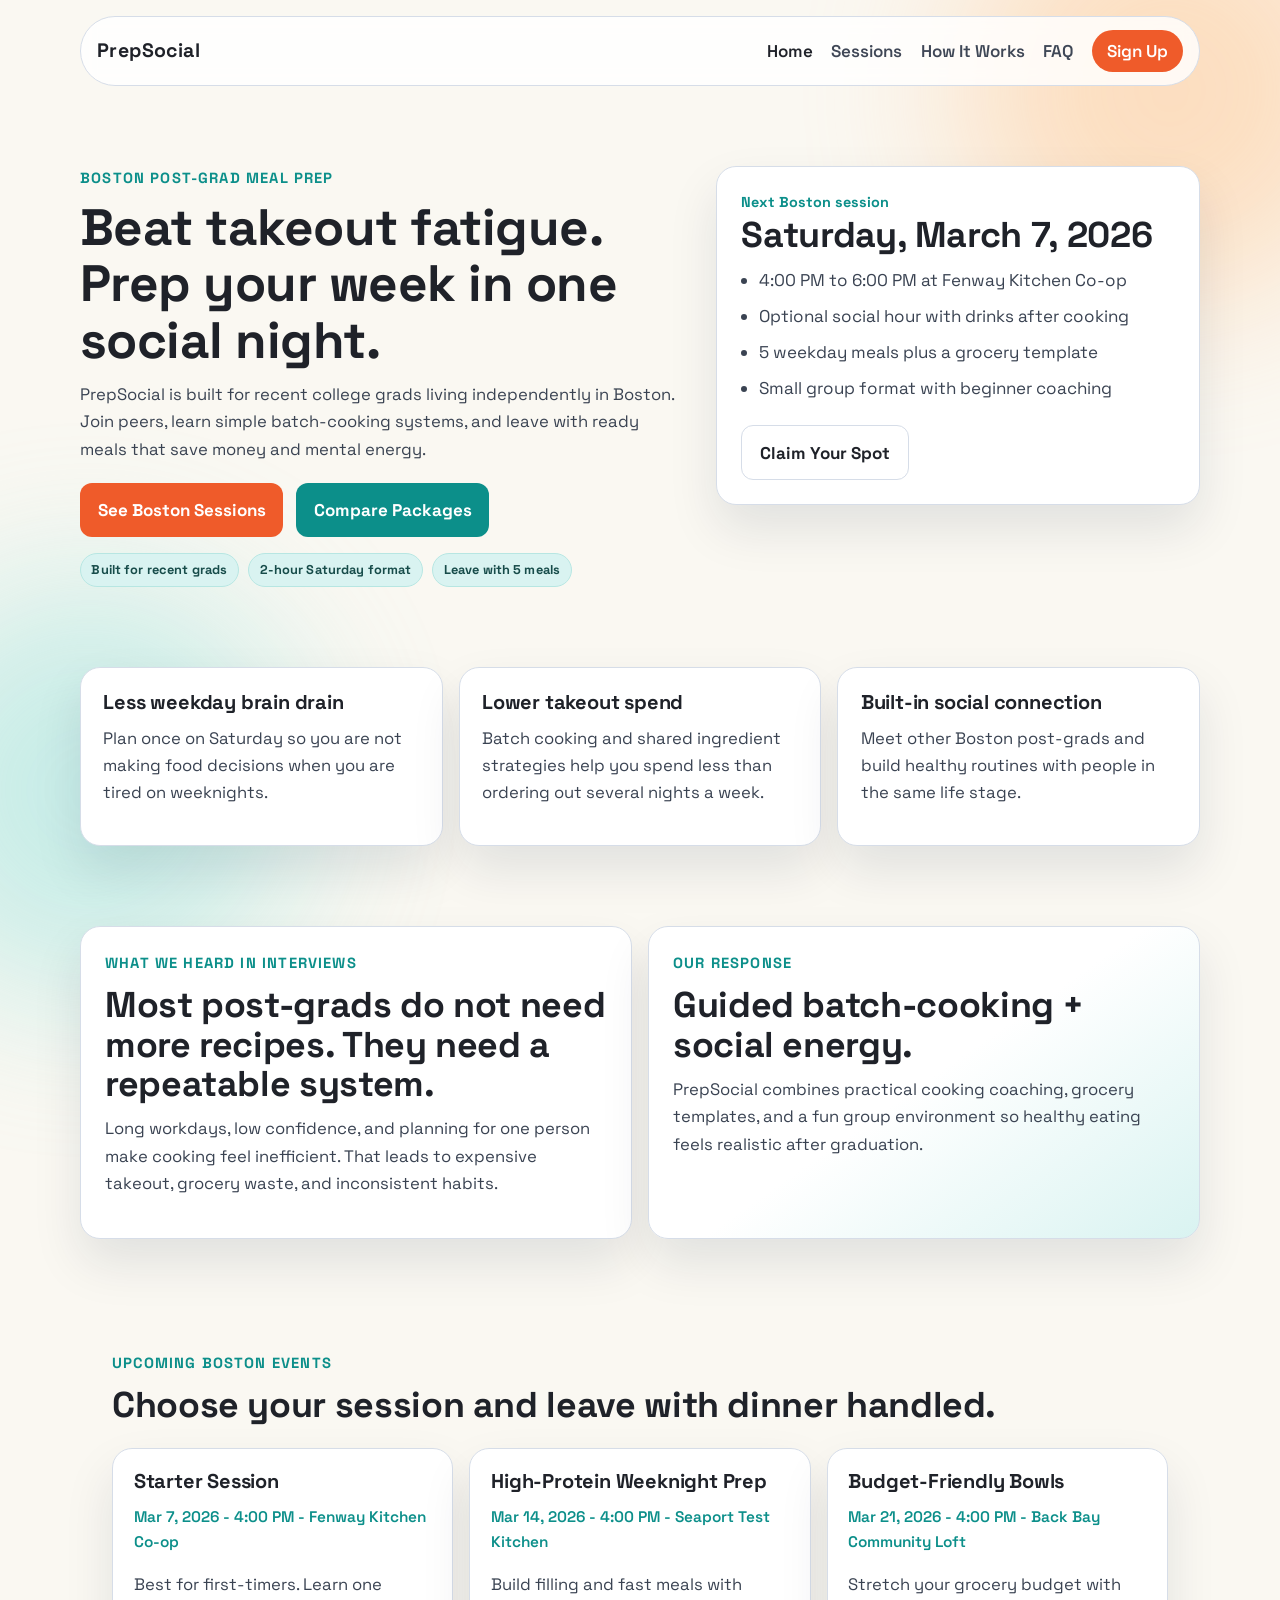
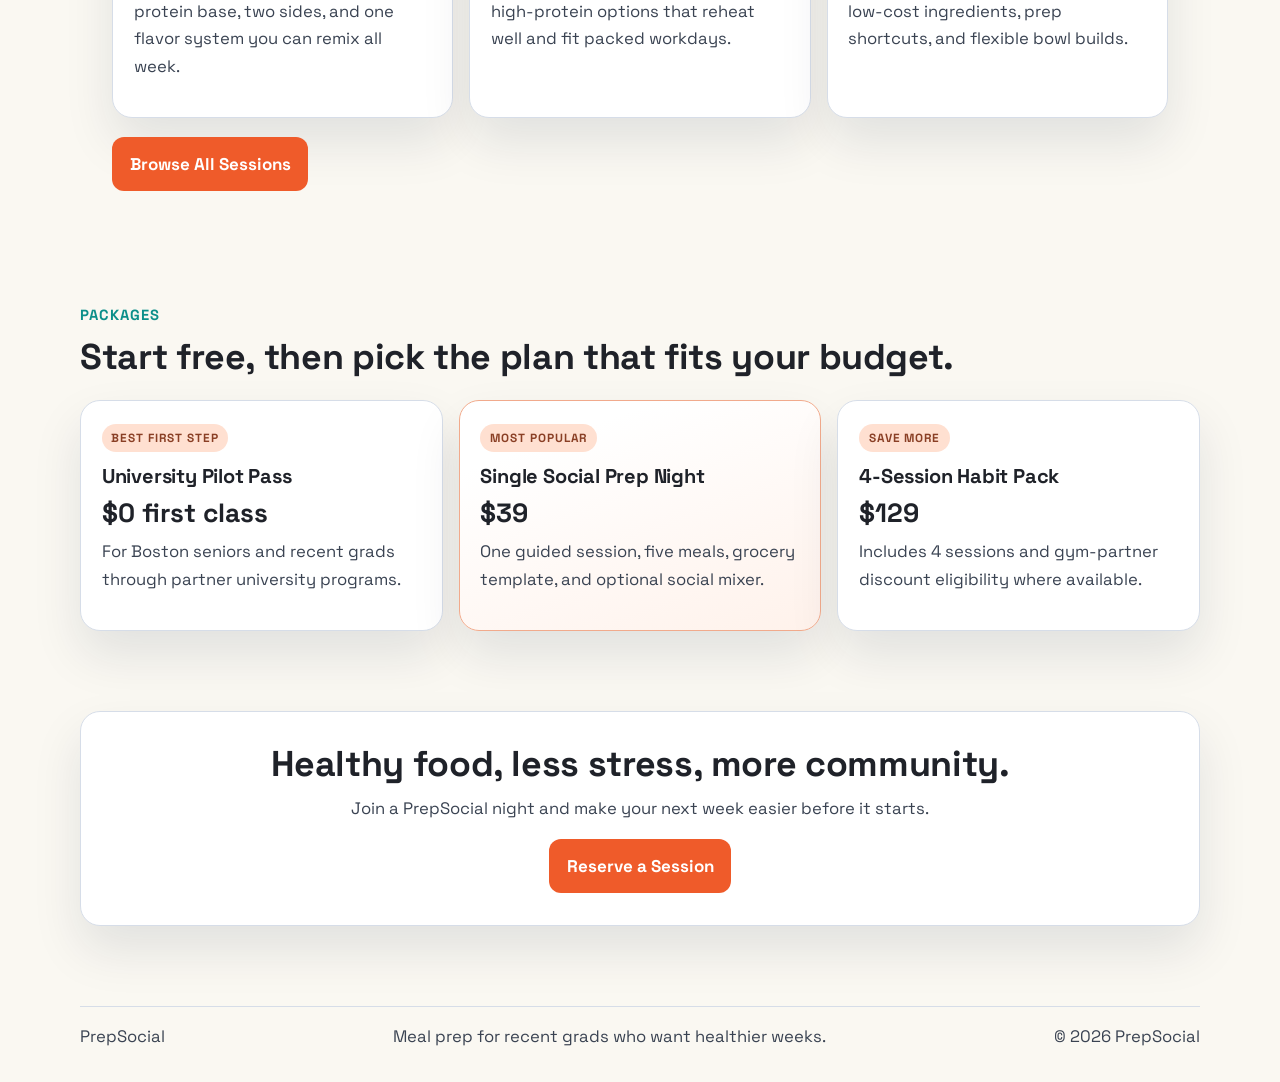
==== index.html @ a67a2d8d "init" ====
<!doctype html>
<html lang="en">
<head>
  <meta charset="utf-8">
  <meta name="viewport" content="width=device-width, initial-scale=1">
  <title>PrepSocial Boston | Social Meal Prep for Recent Grads</title>
  <meta name="description" content="PrepSocial Boston helps recent grads batch-cook in social weekly sessions so they can eat healthier, spend less, and reduce weeknight stress.">
  <link rel="preconnect" href="https://fonts.googleapis.com">
  <link rel="preconnect" href="https://fonts.gstatic.com" crossorigin>
  <link href="https://fonts.googleapis.com/css2?family=Space+Grotesk:wght@400;500;700&family=Syne:wght@500;700;800&display=swap" rel="stylesheet">
  <link rel="stylesheet" href="styles.css">
  <script defer src="script.js"></script>
</head>
<body data-page="home">
  <div class="bg-shape bg-shape-one" aria-hidden="true"></div>
  <div class="bg-shape bg-shape-two" aria-hidden="true"></div>

  <header class="site-header">
    <a class="logo" href="index.html">PrepSocial</a>
    <button class="menu-toggle" type="button" aria-label="Toggle navigation" aria-expanded="false" aria-controls="site-nav">
      Menu
    </button>
    <nav id="site-nav" class="site-nav" aria-label="Main navigation">
      <a data-page="home" href="index.html">Home</a>
      <a data-page="sessions" href="sessions.html">Sessions</a>
      <a data-page="about" href="about.html">How It Works</a>
      <a data-page="faq" href="faq.html">FAQ</a>
      <a class="nav-cta" href="sessions.html#join">Sign Up</a>
    </nav>
  </header>

  <main>
    <section class="section hero">
      <div class="hero-copy reveal">
        <p class="eyebrow">Boston post-grad meal prep</p>
        <h1>Beat takeout fatigue. Prep your week in one social night.</h1>
        <p>
          PrepSocial is built for recent college grads living independently in Boston. Join peers, learn simple batch-cooking systems, and leave with ready meals that save money and mental energy.
        </p>
        <div class="button-row">
          <a class="button" href="sessions.html">See Boston Sessions</a>
          <a class="button button-secondary" href="#packages">Compare Packages</a>
        </div>
        <div class="badge-row">
          <span class="badge">Built for recent grads</span>
          <span class="badge">2-hour Saturday format</span>
          <span class="badge">Leave with 5 meals</span>
        </div>
      </div>

      <aside class="hero-panel reveal">
        <p class="panel-kicker">Next Boston session</p>
        <h2>Saturday, March 7, 2026</h2>
        <ul class="bullet-list">
          <li>4:00 PM to 6:00 PM at Fenway Kitchen Co-op</li>
          <li>Optional social hour with drinks after cooking</li>
          <li>5 weekday meals plus a grocery template</li>
          <li>Small group format with beginner coaching</li>
        </ul>
        <a class="button button-ghost" href="sessions.html#march-7">Claim Your Spot</a>
      </aside>
    </section>

    <section class="section value-grid">
      <article class="value-card reveal">
        <h3>Less weekday brain drain</h3>
        <p>Plan once on Saturday so you are not making food decisions when you are tired on weeknights.</p>
      </article>
      <article class="value-card reveal">
        <h3>Lower takeout spend</h3>
        <p>Batch cooking and shared ingredient strategies help you spend less than ordering out several nights a week.</p>
      </article>
      <article class="value-card reveal">
        <h3>Built-in social connection</h3>
        <p>Meet other Boston post-grads and build healthy routines with people in the same life stage.</p>
      </article>
    </section>

    <section class="section split">
      <div class="split-card reveal">
        <p class="eyebrow">What we heard in interviews</p>
        <h2>Most post-grads do not need more recipes. They need a repeatable system.</h2>
        <p>
          Long workdays, low confidence, and planning for one person make cooking feel inefficient. That leads to expensive takeout, grocery waste, and inconsistent habits.
        </p>
      </div>
      <div class="split-card split-accent reveal">
        <p class="eyebrow">Our response</p>
        <h2>Guided batch-cooking + social energy.</h2>
        <p>
          PrepSocial combines practical cooking coaching, grocery templates, and a fun group environment so healthy eating feels realistic after graduation.
        </p>
      </div>
    </section>

    <section class="section session-preview reveal">
      <div class="section-heading">
        <p class="eyebrow">Upcoming Boston events</p>
        <h2>Choose your session and leave with dinner handled.</h2>
      </div>
      <div class="session-cards">
        <article class="session-card">
          <h3>Starter Session</h3>
          <p class="session-meta">Mar 7, 2026 - 4:00 PM - Fenway Kitchen Co-op</p>
          <p>Best for first-timers. Learn one protein base, two sides, and one flavor system you can remix all week.</p>
        </article>
        <article class="session-card">
          <h3>High-Protein Weeknight Prep</h3>
          <p class="session-meta">Mar 14, 2026 - 4:00 PM - Seaport Test Kitchen</p>
          <p>Build filling and fast meals with high-protein options that reheat well and fit packed workdays.</p>
        </article>
        <article class="session-card">
          <h3>Budget-Friendly Bowls</h3>
          <p class="session-meta">Mar 21, 2026 - 4:00 PM - Back Bay Community Loft</p>
          <p>Stretch your grocery budget with low-cost ingredients, prep shortcuts, and flexible bowl builds.</p>
        </article>
      </div>
      <a class="button" href="sessions.html">Browse All Sessions</a>
    </section>

    <section class="section packages reveal" id="packages">
      <div class="section-heading">
        <p class="eyebrow">Packages</p>
        <h2>Start free, then pick the plan that fits your budget.</h2>
      </div>
      <div class="package-grid">
        <article class="package-card">
          <p class="package-tag">Best first step</p>
          <h3>University Pilot Pass</h3>
          <p class="price">$0 first class</p>
          <p>For Boston seniors and recent grads through partner university programs.</p>
        </article>
        <article class="package-card package-card-featured">
          <p class="package-tag">Most popular</p>
          <h3>Single Social Prep Night</h3>
          <p class="price">$39</p>
          <p>One guided session, five meals, grocery template, and optional social mixer.</p>
        </article>
        <article class="package-card">
          <p class="package-tag">Save more</p>
          <h3>4-Session Habit Pack</h3>
          <p class="price">$129</p>
          <p>Includes 4 sessions and gym-partner discount eligibility where available.</p>
        </article>
      </div>
    </section>

    <section class="section cta reveal">
      <h2>Healthy food, less stress, more community.</h2>
      <p>Join a PrepSocial night and make your next week easier before it starts.</p>
      <a class="button" href="sessions.html#join">Reserve a Session</a>
    </section>
  </main>

  <footer class="site-footer">
    <p>PrepSocial</p>
    <p>Meal prep for recent grads who want healthier weeks.</p>
    <p>&copy; <span id="year"></span> PrepSocial</p>
  </footer>
</body>
</html>
---- styles.css ----
:root {
  --bg: #faf8f2;
  --bg-card: #ffffff;
  --text: #1f2229;
  --muted: #5e6775;
  --primary: #ef5b2a;
  --primary-dark: #c44720;
  --accent: #0c8f8a;
  --accent-soft: #d9f3f1;
  --border: #d6dde8;
  --radius: 20px;
  --shadow: 0 24px 50px rgba(13, 30, 55, 0.1);
}

*,
*::before,
*::after {
  box-sizing: border-box;
}

html,
body {
  margin: 0;
  padding: 0;
}

body {
  font-family: "Space Grotesk", sans-serif;
  color: var(--text);
  background: var(--bg);
  line-height: 1.65;
  font-size: 17px;
  min-height: 100vh;
  position: relative;
  overflow-x: hidden;
}

.bg-shape {
  position: fixed;
  width: 420px;
  height: 420px;
  border-radius: 50%;
  filter: blur(80px);
  z-index: -1;
  opacity: 0.45;
  animation: drift 14s ease-in-out infinite;
}

.bg-shape-one {
  background: #ffbf84;
  top: -120px;
  right: -100px;
}

.bg-shape-two {
  background: #8de0dc;
  left: -120px;
  bottom: -100px;
  animation-delay: 1.8s;
}

a {
  color: inherit;
}

.site-header {
  width: min(1120px, calc(100% - 2.5rem));
  margin: 1rem auto 0;
  padding: 0.8rem 1rem;
  border: 1px solid var(--border);
  border-radius: 999px;
  background: rgba(255, 255, 255, 0.82);
  backdrop-filter: blur(8px);
  display: flex;
  align-items: center;
  justify-content: space-between;
  position: sticky;
  top: 0.75rem;
  z-index: 10;
}

.logo {
  text-decoration: none;
  font-family: "Space Grotesk", sans-serif;
  font-size: 1.22rem;
  font-weight: 700;
  letter-spacing: 0.02em;
}

.menu-toggle {
  display: none;
  border: 1px solid var(--border);
  background: #fff;
  color: var(--text);
  border-radius: 999px;
  padding: 0.45rem 0.9rem;
  font-family: inherit;
  font-weight: 600;
  cursor: pointer;
}

.site-nav {
  display: flex;
  align-items: center;
  gap: 1.15rem;
}

.site-nav a {
  text-decoration: none;
  font-weight: 600;
  color: #3f4756;
}

.site-nav a.is-active {
  color: var(--text);
}

.nav-cta {
  background: var(--primary);
  color: #fff !important;
  padding: 0.45rem 0.95rem;
  border-radius: 999px;
}

.section {
  width: min(1120px, calc(100% - 2.5rem));
  margin: 5rem auto;
}

.hero {
  display: grid;
  grid-template-columns: 1.25fr 1fr;
  gap: 2rem;
  align-items: start;
}

.eyebrow {
  margin: 0 0 0.6rem;
  font-size: 0.92rem;
  text-transform: uppercase;
  letter-spacing: 0.08em;
  color: var(--accent);
  font-weight: 700;
}

h1,
h2,
h3 {
  font-family: "Space Grotesk", sans-serif;
  line-height: 1.1;
  margin: 0 0 0.75rem;
  letter-spacing: -0.01em;
}

h1 {
  font-size: clamp(2rem, 4vw, 3.8rem);
}

h2 {
  font-size: clamp(1.4rem, 2.8vw, 2.4rem);
}

h3 {
  font-size: 1.25rem;
}

p {
  margin: 0 0 1rem;
  color: #3a4352;
  font-size: 1.04rem;
}

.hero-copy p {
  max-width: 56ch;
}

.hero-panel,
.value-card,
.split-card,
.session-card,
.package-card,
.session-detail,
.join-panel,
.faq-list details,
.cta,
.page-hero {
  background: var(--bg-card);
  border: 1px solid var(--border);
  border-radius: var(--radius);
  box-shadow: var(--shadow);
}

.hero-panel {
  padding: 1.5rem;
}

.panel-kicker {
  margin: 0;
  color: var(--accent);
  font-weight: 700;
  font-size: 0.9rem;
}

.bullet-list {
  margin: 0 0 1.4rem;
  padding-left: 1.1rem;
  color: #3a4352;
}

.bullet-list li + li {
  margin-top: 0.5rem;
}

.button-row {
  display: flex;
  flex-wrap: wrap;
  gap: 0.8rem;
  margin-top: 1.25rem;
}

.badge-row {
  margin-top: 1rem;
  display: flex;
  flex-wrap: wrap;
  gap: 0.6rem;
}

.badge {
  font-size: 0.8rem;
  font-weight: 700;
  letter-spacing: 0.01em;
  color: #174c4a;
  background: var(--accent-soft);
  border: 1px solid #b7e6e2;
  border-radius: 999px;
  padding: 0.35rem 0.65rem;
}

.button {
  display: inline-block;
  text-decoration: none;
  font-weight: 700;
  background: var(--primary);
  color: #fff;
  border-radius: 12px;
  padding: 0.8rem 1.1rem;
  transition: transform 150ms ease, background 150ms ease;
}

.button:hover,
.button:focus-visible {
  background: var(--primary-dark);
  transform: translateY(-1px);
}

.button-secondary {
  background: var(--accent);
}

.button-secondary:hover,
.button-secondary:focus-visible {
  background: #0b7773;
}

.button-ghost {
  background: #fff;
  color: var(--text);
  border: 1px solid var(--border);
}

.button-ghost:hover,
.button-ghost:focus-visible {
  background: #f5f7fa;
}

.value-grid {
  display: grid;
  grid-template-columns: repeat(3, minmax(0, 1fr));
  gap: 1rem;
}

.value-card {
  padding: 1.4rem;
}

.split {
  display: grid;
  grid-template-columns: repeat(2, minmax(0, 1fr));
  gap: 1rem;
}

.split-card {
  padding: 1.5rem;
}

.split-accent {
  background: linear-gradient(145deg, #fff 50%, var(--accent-soft));
}

.section-heading {
  margin-bottom: 1.5rem;
}

.session-preview {
  padding: 2rem;
}

.session-cards {
  display: grid;
  grid-template-columns: repeat(3, minmax(0, 1fr));
  gap: 1rem;
  margin-bottom: 1.2rem;
}

.session-card {
  padding: 1.3rem;
}

.package-grid {
  display: grid;
  grid-template-columns: repeat(3, minmax(0, 1fr));
  gap: 1rem;
}

.package-card {
  padding: 1.3rem;
}

.package-card-featured {
  border-color: #f1aa8c;
  background: linear-gradient(160deg, #fff 20%, #fff2eb 100%);
}

.package-tag {
  display: inline-block;
  margin-bottom: 0.8rem;
  font-size: 0.74rem;
  letter-spacing: 0.08em;
  text-transform: uppercase;
  font-weight: 700;
  color: #8a3f25;
  background: #ffe0d1;
  border-radius: 999px;
  padding: 0.28rem 0.6rem;
}

.price {
  margin-top: 0.15rem;
  margin-bottom: 0.65rem;
  font-size: 1.65rem;
  line-height: 1.1;
  color: var(--text);
  font-family: "Space Grotesk", sans-serif;
  font-weight: 700;
}

.session-meta {
  color: var(--accent);
  font-size: 0.96rem;
  font-weight: 600;
}

.cta {
  padding: 2rem;
  text-align: center;
}

.page-hero {
  padding: 2rem;
}

.session-list {
  display: grid;
  gap: 1rem;
}

.session-detail {
  padding: 1.5rem;
  display: flex;
  justify-content: space-between;
  gap: 1rem;
  align-items: flex-end;
}

.session-date {
  color: var(--accent);
  font-weight: 700;
}

.join-panel {
  padding: 2rem;
  text-align: center;
}

.timeline {
  display: grid;
  gap: 1rem;
}

.timeline-step {
  display: grid;
  grid-template-columns: auto 1fr;
  gap: 1rem;
  align-items: start;
  padding: 1.35rem;
  border: 1px solid var(--border);
  border-radius: var(--radius);
  background: var(--bg-card);
  box-shadow: var(--shadow);
}

.step-number {
  width: 2rem;
  height: 2rem;
  border-radius: 50%;
  display: inline-flex;
  align-items: center;
  justify-content: center;
  font-weight: 700;
  background: var(--accent-soft);
  color: #0a6663;
}

.faq-list {
  display: grid;
  gap: 0.8rem;
}

.faq-list details {
  padding: 1rem 1.15rem;
}

.faq-list summary {
  cursor: pointer;
  font-family: "Space Grotesk", sans-serif;
  font-size: 1.12rem;
  font-weight: 700;
}

.faq-list p {
  margin: 0.75rem 0 0.1rem;
}

.site-footer {
  width: min(1120px, calc(100% - 2.5rem));
  margin: 2.5rem auto 2rem;
  padding-top: 1rem;
  border-top: 1px solid var(--border);
  color: var(--muted);
  display: flex;
  justify-content: space-between;
  flex-wrap: wrap;
  gap: 0.8rem;
}

.site-footer p {
  margin: 0;
}

.js .reveal {
  opacity: 0;
  transform: translateY(18px);
}

.js .reveal.is-visible {
  opacity: 1;
  transform: translateY(0);
  transition: opacity 500ms ease, transform 500ms ease;
}

@media (max-width: 960px) {
  .hero,
  .value-grid,
  .split,
  .session-cards,
  .package-grid {
    grid-template-columns: 1fr;
  }

  .session-detail {
    flex-direction: column;
    align-items: flex-start;
  }
}

@media (max-width: 760px) {
  .site-header {
    width: calc(100% - 1.5rem);
    margin-top: 0.65rem;
    border-radius: 20px;
    padding: 0.75rem;
    align-items: flex-start;
  }

  .menu-toggle {
    display: inline-flex;
  }

  .site-nav {
    width: 100%;
    display: none;
    flex-direction: column;
    align-items: flex-start;
    gap: 0.75rem;
    padding-top: 0.9rem;
  }

  .site-nav.is-open {
    display: flex;
  }

  .section {
    width: calc(100% - 1.5rem);
    margin: 3.2rem auto;
  }

  .hero-panel,
  .value-card,
  .split-card,
  .session-card,
  .package-card,
  .session-detail,
  .join-panel,
  .faq-list details,
  .cta,
  .page-hero,
  .session-preview {
    padding: 1.2rem;
  }

  .site-footer {
    width: calc(100% - 1.5rem);
    margin-top: 1rem;
  }
}

@keyframes drift {
  0%,
  100% {
    transform: translate3d(0, 0, 0);
  }
  50% {
    transform: translate3d(0, -18px, 0);
  }
}
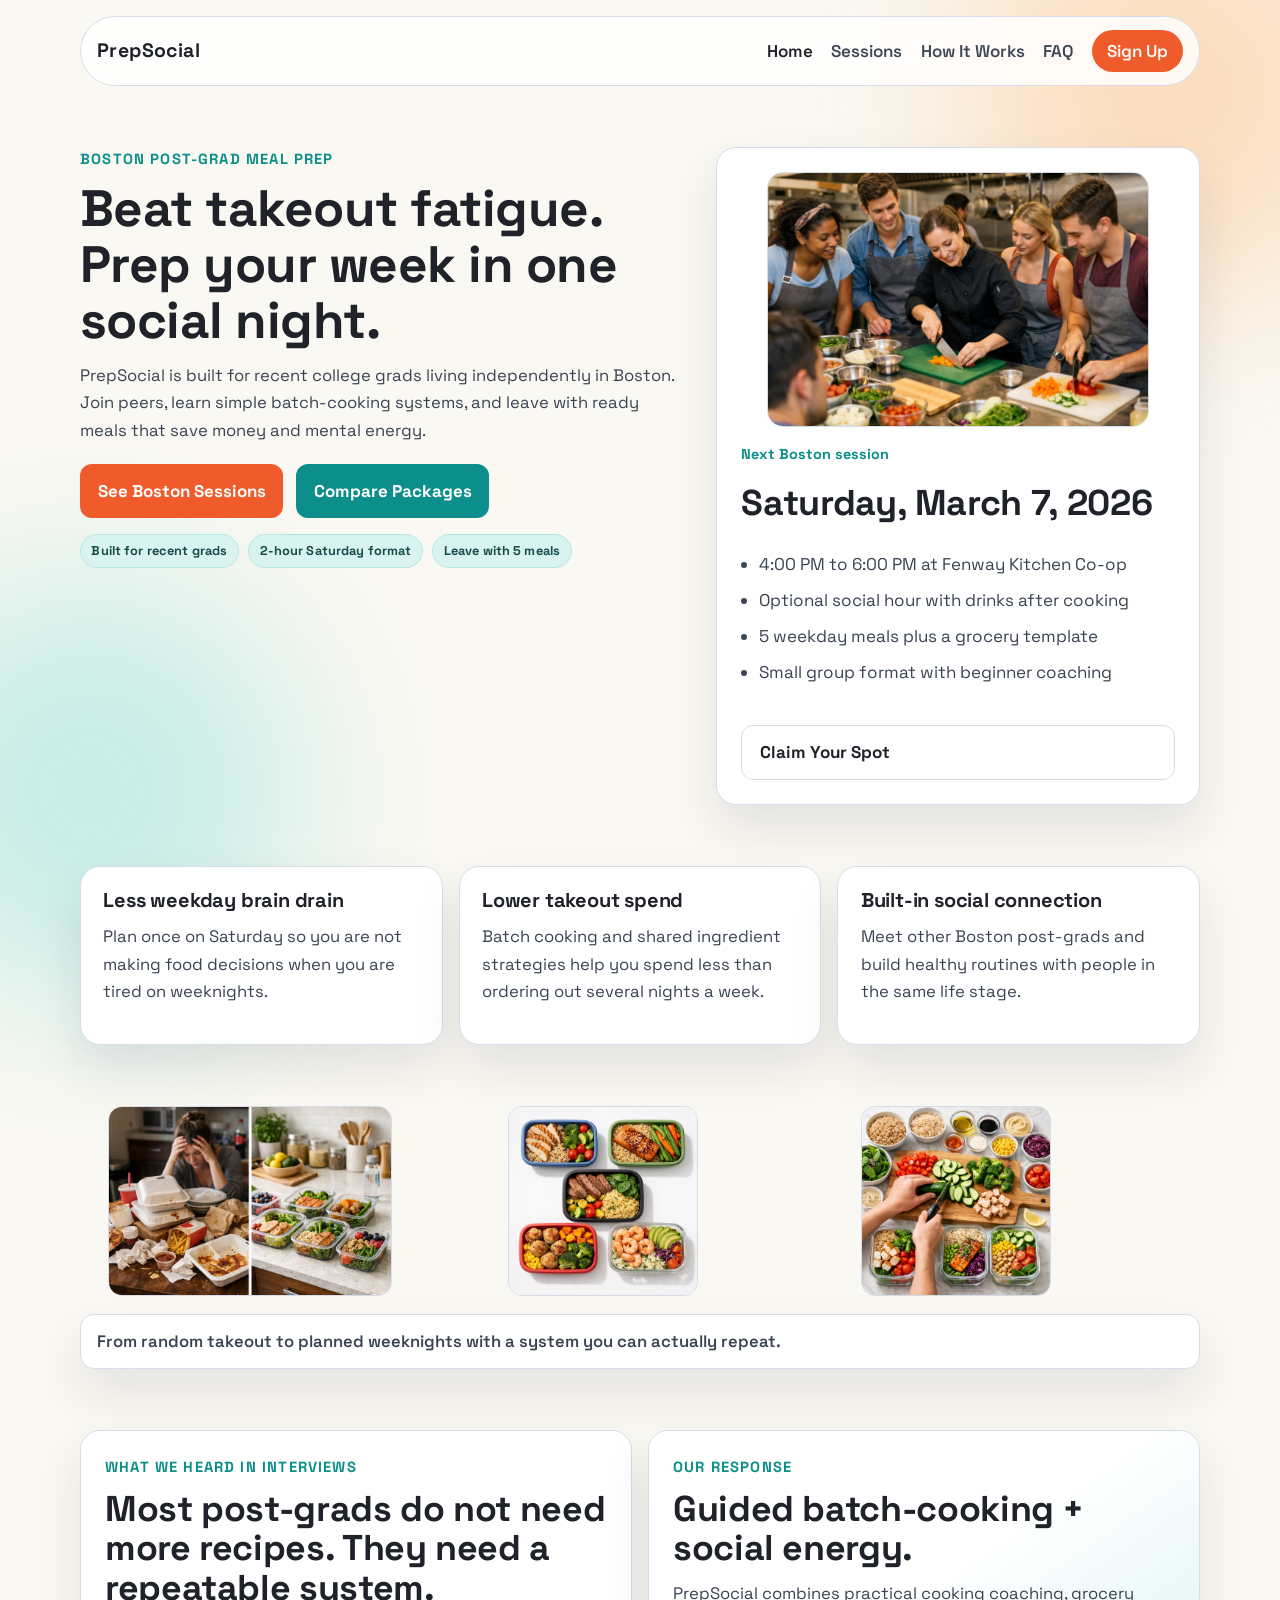
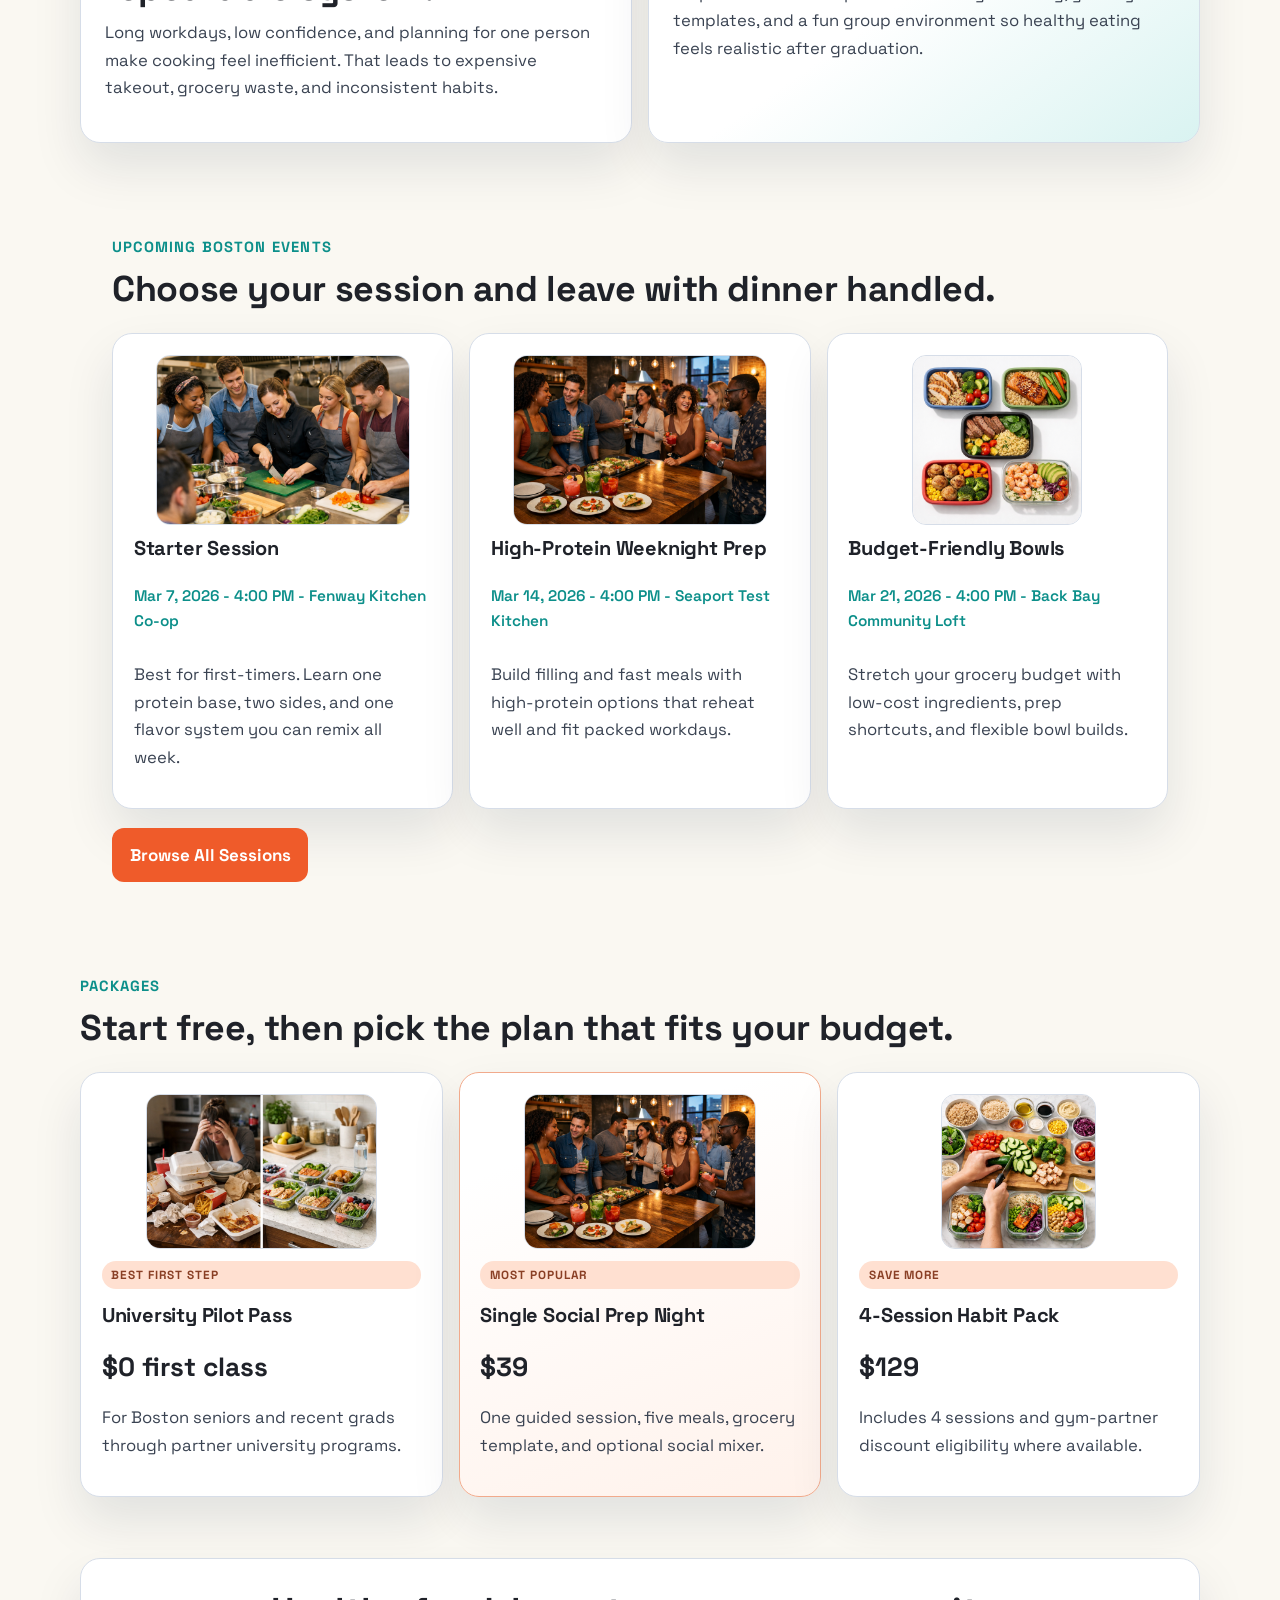
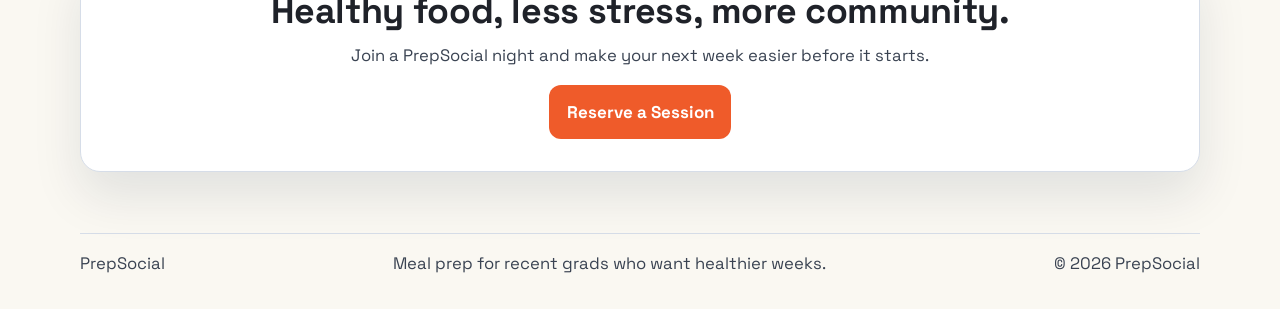
==== commit 92e585b3: "added images" ====
--- a/index.html
+++ b/index.html
@@ -49,6 +49,9 @@
       </div>
 
       <aside class="hero-panel reveal">
+        <figure class="hero-image">
+          <img src="images/4.png" alt="Recent college graduates meal prepping together in a bright kitchen" width="1536" height="1024" loading="eager" decoding="async">
+        </figure>
         <p class="panel-kicker">Next Boston session</p>
         <h2>Saturday, March 7, 2026</h2>
         <ul class="bullet-list">
@@ -76,6 +79,21 @@
       </article>
     </section>
 
+    <section class="section visual-story reveal">
+      <div class="image-carousel" aria-label="PrepSocial highlights">
+        <figure class="carousel-item">
+          <img src="images/8.png" alt="Concept image showing stressful takeout habits compared with organized meal prep" width="1536" height="1024" loading="lazy" decoding="async">
+        </figure>
+        <figure class="carousel-item">
+          <img src="images/3.png" alt="Top-down view of colorful meal prep containers ready for the week" width="1024" height="1024" loading="lazy" decoding="async">
+        </figure>
+        <figure class="carousel-item">
+          <img src="images/7.png" alt="Close-up of meal prep ingredients being chopped and assembled" width="1024" height="1024" loading="lazy" decoding="async">
+        </figure>
+      </div>
+      <p class="visual-note">From random takeout to planned weeknights with a system you can actually repeat.</p>
+    </section>
+
     <section class="section split">
       <div class="split-card reveal">
         <p class="eyebrow">What we heard in interviews</p>
@@ -100,16 +118,19 @@
       </div>
       <div class="session-cards">
         <article class="session-card">
+          <img class="session-card-image" src="images/4.png" alt="Hands-on social meal prep class in session" width="1536" height="1024" loading="lazy" decoding="async">
           <h3>Starter Session</h3>
           <p class="session-meta">Mar 7, 2026 - 4:00 PM - Fenway Kitchen Co-op</p>
           <p>Best for first-timers. Learn one protein base, two sides, and one flavor system you can remix all week.</p>
         </article>
         <article class="session-card">
+          <img class="session-card-image" src="images/6.png" alt="Young professionals connecting after a social meal prep class" width="1536" height="1024" loading="lazy" decoding="async">
           <h3>High-Protein Weeknight Prep</h3>
           <p class="session-meta">Mar 14, 2026 - 4:00 PM - Seaport Test Kitchen</p>
           <p>Build filling and fast meals with high-protein options that reheat well and fit packed workdays.</p>
         </article>
         <article class="session-card">
+          <img class="session-card-image" src="images/3.png" alt="Prepared meal containers arranged neatly on a table" width="1024" height="1024" loading="lazy" decoding="async">
           <h3>Budget-Friendly Bowls</h3>
           <p class="session-meta">Mar 21, 2026 - 4:00 PM - Back Bay Community Loft</p>
           <p>Stretch your grocery budget with low-cost ingredients, prep shortcuts, and flexible bowl builds.</p>
@@ -125,18 +146,21 @@
       </div>
       <div class="package-grid">
         <article class="package-card">
+          <img class="package-image" src="images/8.png" alt="Side-by-side comparison of takeout habits and organized meal prep" width="1536" height="1024" loading="lazy" decoding="async">
           <p class="package-tag">Best first step</p>
           <h3>University Pilot Pass</h3>
           <p class="price">$0 first class</p>
           <p>For Boston seniors and recent grads through partner university programs.</p>
         </article>
         <article class="package-card package-card-featured">
+          <img class="package-image" src="images/6.png" alt="Social meal prep event with drinks and conversation" width="1536" height="1024" loading="lazy" decoding="async">
           <p class="package-tag">Most popular</p>
           <h3>Single Social Prep Night</h3>
           <p class="price">$39</p>
           <p>One guided session, five meals, grocery template, and optional social mixer.</p>
         </article>
         <article class="package-card">
+          <img class="package-image" src="images/7.png" alt="Batch cooking ingredients being prepared during a class" width="1024" height="1024" loading="lazy" decoding="async">
           <p class="package-tag">Save more</p>
           <h3>4-Session Habit Pack</h3>
           <p class="price">$129</p>
--- a/styles.css
+++ b/styles.css
@@ -63,6 +63,11 @@
   color: inherit;
 }
 
+img {
+  max-width: 100%;
+  display: block;
+}
+
 .site-header {
   width: min(1120px, calc(100% - 2.5rem));
   margin: 1rem auto 0;
@@ -124,7 +129,7 @@
 
 .section {
   width: min(1120px, calc(100% - 2.5rem));
-  margin: 5rem auto;
+  margin: 3.8rem auto;
 }
 
 .hero {
@@ -192,6 +197,25 @@
 
 .hero-panel {
   padding: 1.5rem;
+  display: grid;
+  gap: 1rem;
+  align-content: start;
+}
+
+.hero-image {
+  margin: 0;
+  display: flex;
+  justify-content: center;
+  align-items: center;
+}
+
+.hero-image img {
+  width: auto;
+  max-width: 100%;
+  height: auto;
+  max-height: 255px;
+  border: 1px solid var(--border);
+  border-radius: 16px;
 }
 
 .panel-kicker {
@@ -283,6 +307,47 @@
   padding: 1.4rem;
 }
 
+.visual-story {
+  display: grid;
+  gap: 0.8rem;
+}
+
+.image-carousel {
+  display: flex;
+  gap: 0.8rem;
+  overflow-x: auto;
+  scroll-snap-type: x mandatory;
+  padding-bottom: 0.35rem;
+}
+
+.carousel-item {
+  margin: 0;
+  flex: 0 0 clamp(220px, 30vw, 340px);
+  display: flex;
+  justify-content: center;
+  align-items: flex-start;
+  scroll-snap-align: start;
+}
+
+.carousel-item img {
+  width: auto;
+  max-width: 100%;
+  height: auto;
+  max-height: 190px;
+  border: 1px solid var(--border);
+  border-radius: 14px;
+}
+
+.visual-note {
+  margin: 0;
+  padding: 0.8rem 1rem;
+  border: 1px solid var(--border);
+  border-radius: 14px;
+  background: var(--bg-card);
+  box-shadow: var(--shadow);
+  font-weight: 600;
+}
+
 .split {
   display: grid;
   grid-template-columns: repeat(2, minmax(0, 1fr));
@@ -314,6 +379,19 @@
 
 .session-card {
   padding: 1.3rem;
+  display: flex;
+  flex-direction: column;
+  gap: 0.75rem;
+}
+
+.session-card-image {
+  width: auto;
+  max-width: 100%;
+  height: auto;
+  max-height: 170px;
+  margin-inline: auto;
+  border-radius: 14px;
+  border: 1px solid var(--border);
 }
 
 .package-grid {
@@ -324,6 +402,8 @@
 
 .package-card {
   padding: 1.3rem;
+  display: grid;
+  gap: 0.75rem;
 }
 
 .package-card-featured {
@@ -333,7 +413,7 @@
 
 .package-tag {
   display: inline-block;
-  margin-bottom: 0.8rem;
+  margin-bottom: 0.2rem;
   font-size: 0.74rem;
   letter-spacing: 0.08em;
   text-transform: uppercase;
@@ -342,6 +422,16 @@
   background: #ffe0d1;
   border-radius: 999px;
   padding: 0.28rem 0.6rem;
+}
+
+.package-image {
+  width: auto;
+  max-width: 100%;
+  height: auto;
+  max-height: 155px;
+  margin-inline: auto;
+  border-radius: 14px;
+  border: 1px solid var(--border);
 }
 
 .price {
@@ -367,6 +457,30 @@
 
 .page-hero {
   padding: 2rem;
+  overflow: hidden;
+}
+
+.page-hero-layout {
+  display: grid;
+  grid-template-columns: 1.1fr 0.9fr;
+  gap: 1.2rem;
+  align-items: center;
+}
+
+.page-hero-media {
+  margin: 0;
+  display: flex;
+  justify-content: center;
+  align-items: center;
+}
+
+.page-hero-media img {
+  width: auto;
+  max-width: 100%;
+  height: auto;
+  max-height: 250px;
+  border: 1px solid var(--border);
+  border-radius: 16px;
 }
 
 .session-list {
@@ -376,10 +490,30 @@
 
 .session-detail {
   padding: 1.5rem;
-  display: flex;
-  justify-content: space-between;
-  gap: 1rem;
-  align-items: flex-end;
+  display: grid;
+  grid-template-columns: 160px minmax(0, 1fr) auto;
+  gap: 1.2rem;
+  align-items: center;
+}
+
+.session-detail-media {
+  margin: 0;
+  display: flex;
+  justify-content: center;
+  align-items: center;
+}
+
+.session-detail-media img {
+  width: auto;
+  max-width: 100%;
+  height: auto;
+  max-height: 125px;
+  border: 1px solid var(--border);
+  border-radius: 14px;
+}
+
+.session-detail-copy {
+  min-width: 0;
 }
 
 .session-date {
@@ -395,6 +529,32 @@
 .timeline {
   display: grid;
   gap: 1rem;
+}
+
+.about-gallery {
+  display: flex;
+  gap: 0.8rem;
+  overflow-x: auto;
+  scroll-snap-type: x mandatory;
+  padding-bottom: 0.35rem;
+}
+
+.about-gallery figure {
+  margin: 0;
+  flex: 0 0 clamp(200px, 24vw, 280px);
+  display: flex;
+  justify-content: center;
+  align-items: flex-start;
+  scroll-snap-align: start;
+}
+
+.about-gallery img {
+  width: auto;
+  max-width: 100%;
+  height: auto;
+  max-height: 180px;
+  border: 1px solid var(--border);
+  border-radius: 14px;
 }
 
 .timeline-step {
@@ -441,6 +601,36 @@
   margin: 0.75rem 0 0.1rem;
 }
 
+.faq-layout {
+  display: grid;
+  grid-template-columns: 1.15fr 0.85fr;
+  gap: 1rem;
+  align-items: start;
+}
+
+.faq-photo {
+  margin: 0;
+  border: 1px solid var(--border);
+  border-radius: var(--radius);
+  box-shadow: var(--shadow);
+  background: #fff;
+  overflow: hidden;
+}
+
+.faq-photo img {
+  width: auto;
+  max-width: 100%;
+  height: auto;
+  max-height: 230px;
+  margin-inline: auto;
+  display: block;
+}
+
+.faq-photo p {
+  margin: 0;
+  padding: 1rem 1.1rem 1.1rem;
+}
+
 .site-footer {
   width: min(1120px, calc(100% - 2.5rem));
   margin: 2.5rem auto 2rem;
@@ -472,14 +662,29 @@
   .hero,
   .value-grid,
   .split,
+  .visual-story,
+  .faq-layout,
+  .page-hero-layout {
+    grid-template-columns: 1fr;
+  }
+
   .session-cards,
   .package-grid {
-    grid-template-columns: 1fr;
+    grid-template-columns: repeat(2, minmax(0, 1fr));
   }
 
   .session-detail {
-    flex-direction: column;
-    align-items: flex-start;
+    grid-template-columns: 160px minmax(0, 1fr);
+    align-items: center;
+  }
+
+  .session-detail-media img {
+    max-height: 110px;
+  }
+
+  .session-detail .button {
+    width: fit-content;
+    grid-column: 1 / -1;
   }
 }
 
@@ -511,7 +716,7 @@
 
   .section {
     width: calc(100% - 1.5rem);
-    margin: 3.2rem auto;
+    margin: 2.4rem auto;
   }
 
   .hero-panel,
@@ -532,6 +737,40 @@
     width: calc(100% - 1.5rem);
     margin-top: 1rem;
   }
+
+  .page-hero-media,
+  .session-detail-media {
+    display: none;
+  }
+
+  .session-detail {
+    grid-template-columns: 1fr;
+  }
+
+  .session-cards,
+  .package-grid {
+    display: flex;
+    gap: 0.85rem;
+    overflow-x: auto;
+    padding-bottom: 0.35rem;
+    scroll-snap-type: x mandatory;
+    margin-bottom: 1rem;
+  }
+
+  .session-card,
+  .package-card {
+    flex: 0 0 84%;
+    scroll-snap-align: start;
+  }
+
+  .session-card-image,
+  .package-image {
+    max-height: 110px;
+  }
+
+  .faq-photo img {
+    height: 180px;
+  }
 }
 
 @keyframes drift {
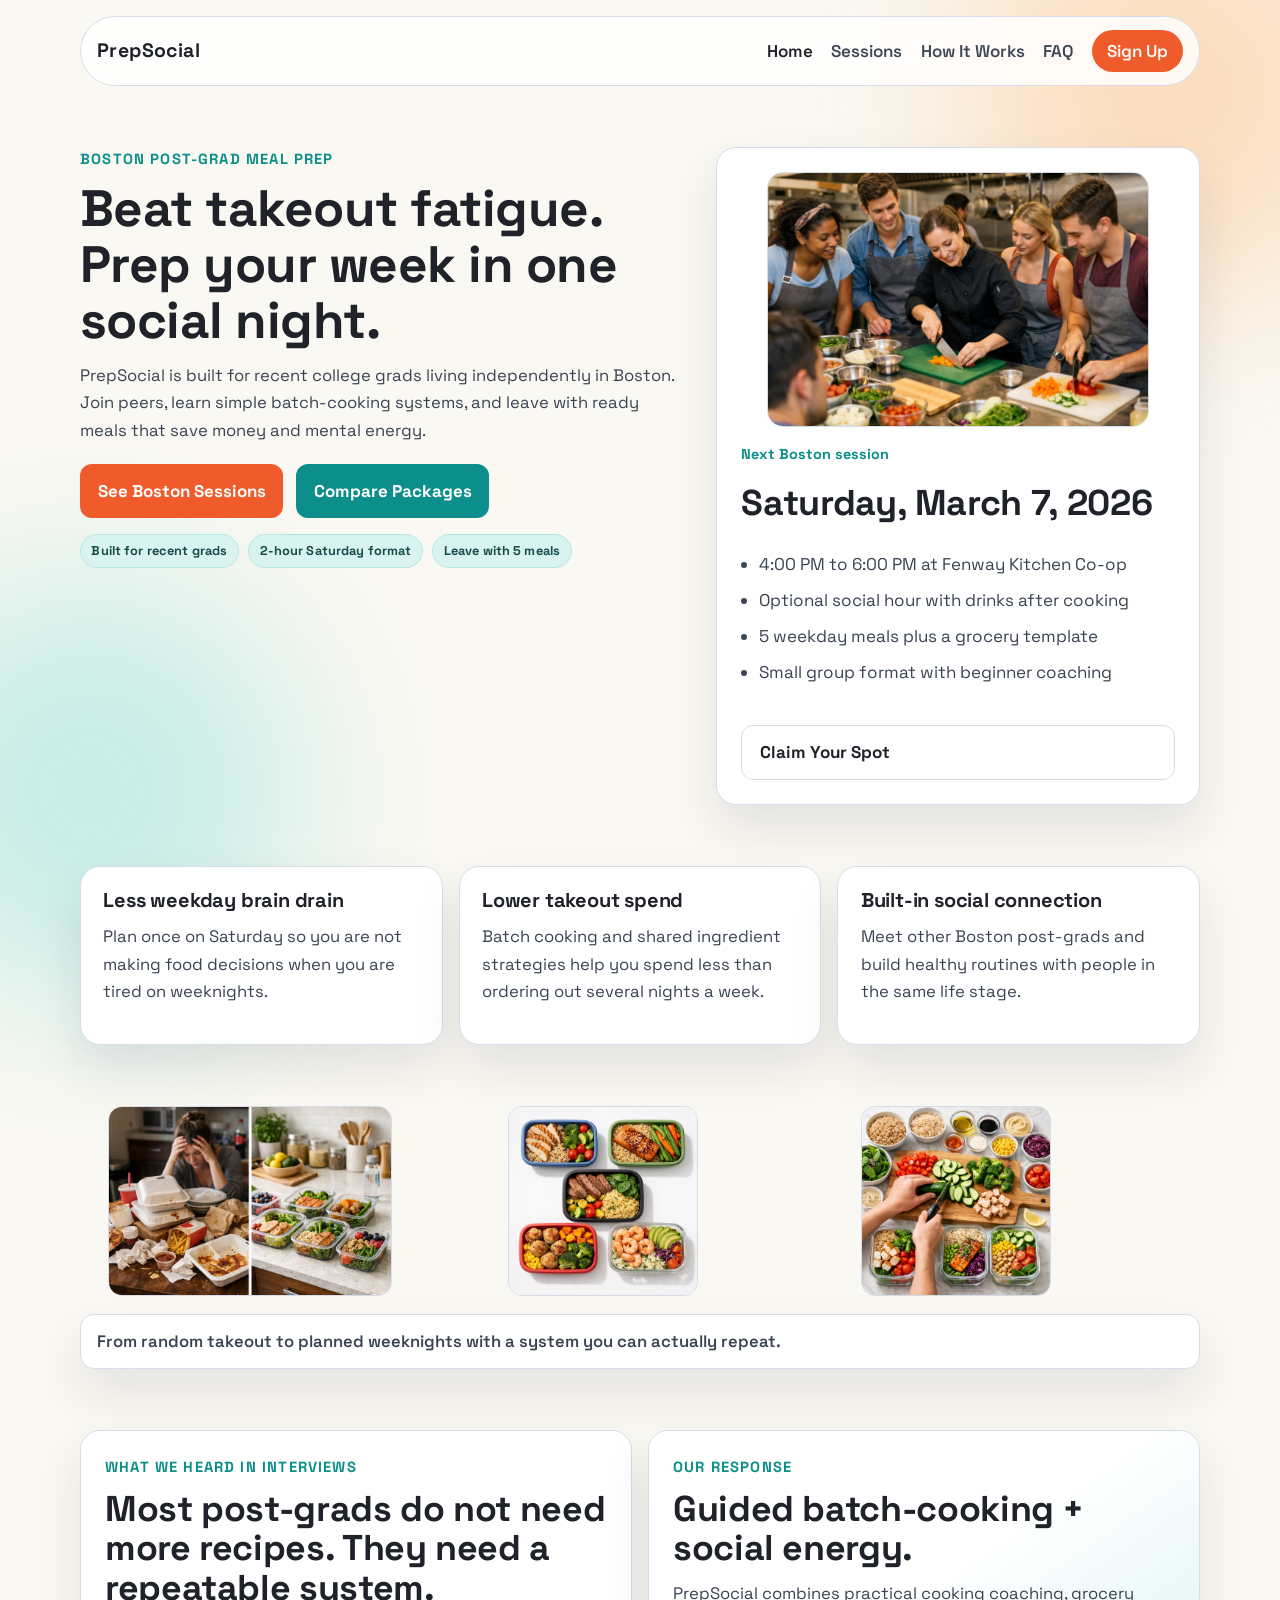
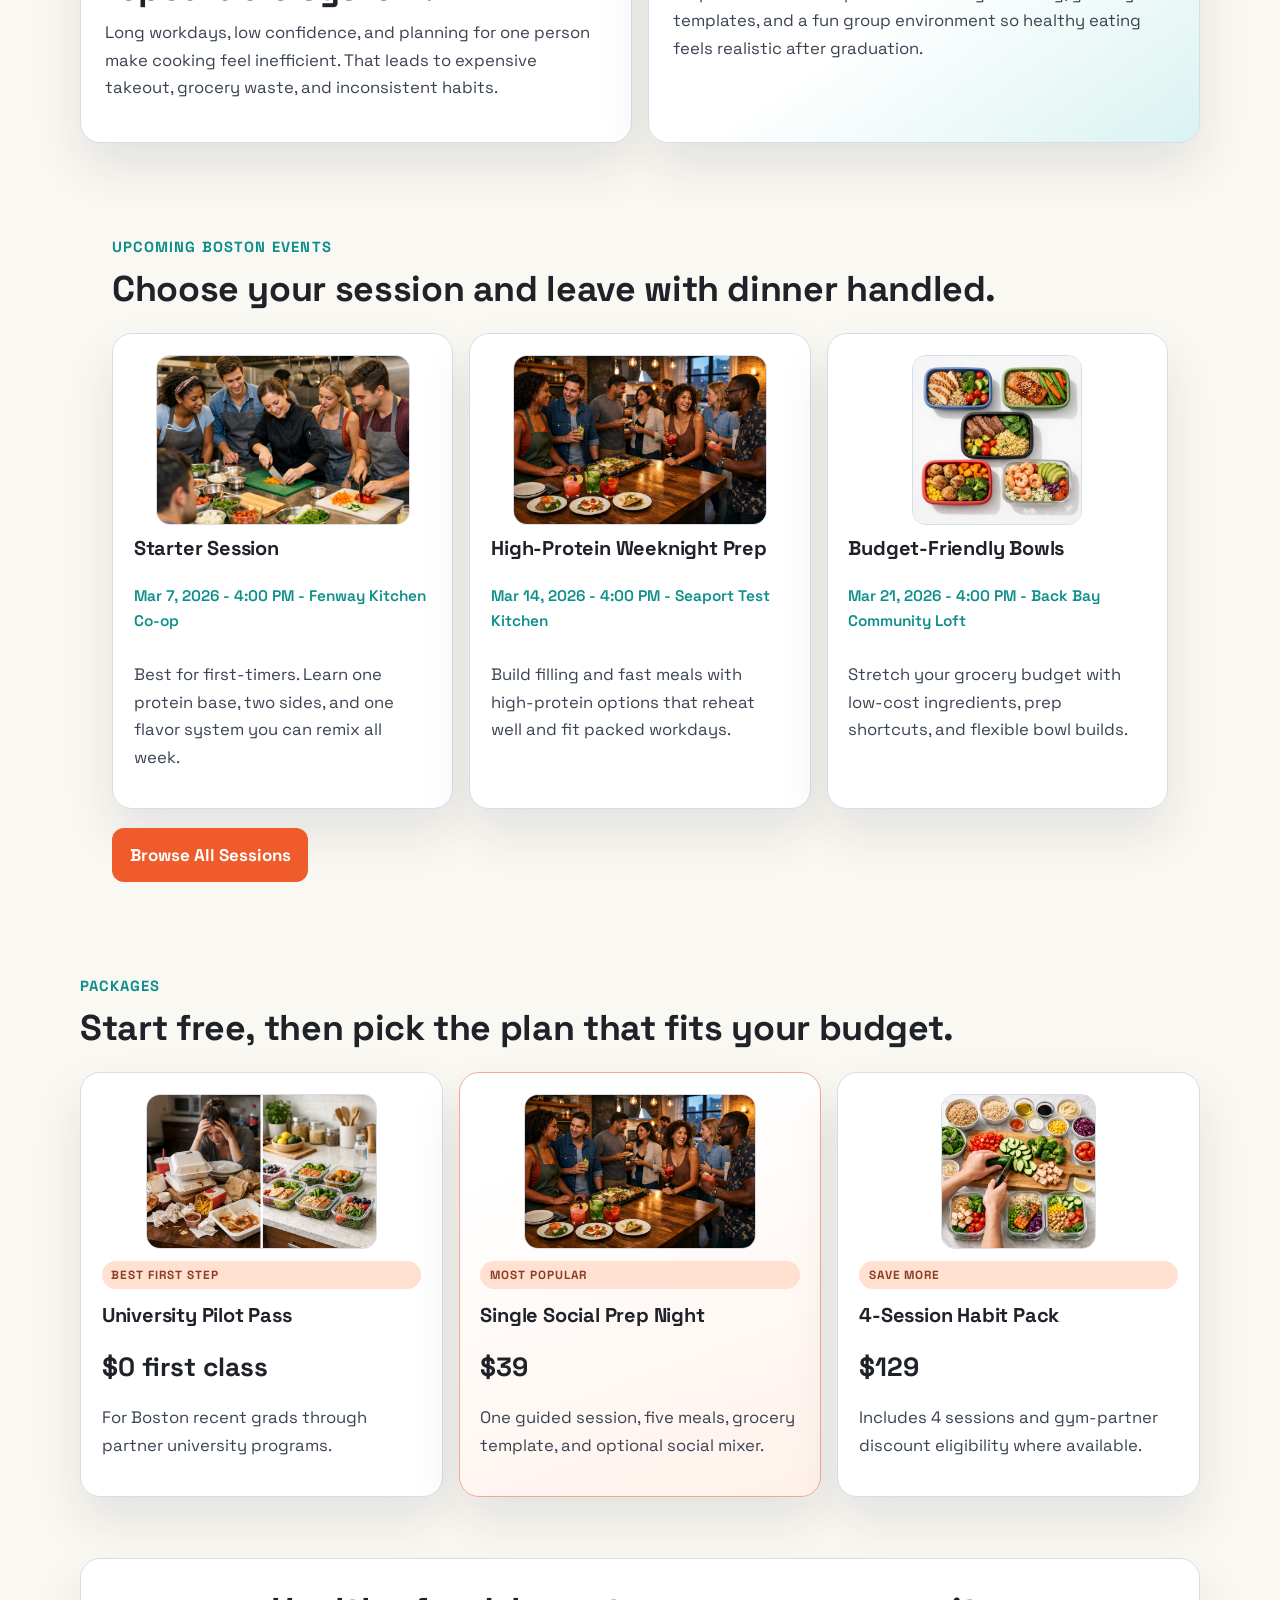
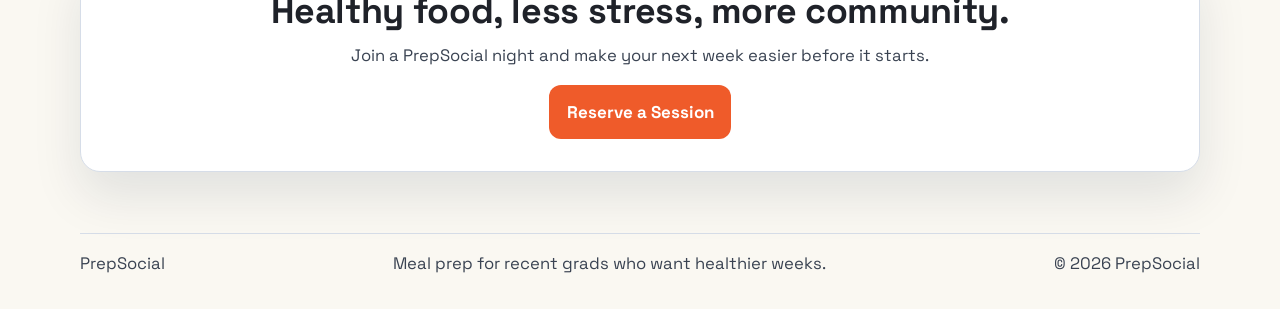
==== commit 4e842cf7: "word change" ====
--- a/index.html
+++ b/index.html
@@ -150,7 +150,7 @@
           <p class="package-tag">Best first step</p>
           <h3>University Pilot Pass</h3>
           <p class="price">$0 first class</p>
-          <p>For Boston seniors and recent grads through partner university programs.</p>
+          <p>For Boston recent grads through partner university programs.</p>
         </article>
         <article class="package-card package-card-featured">
           <img class="package-image" src="images/6.png" alt="Social meal prep event with drinks and conversation" width="1536" height="1024" loading="lazy" decoding="async">
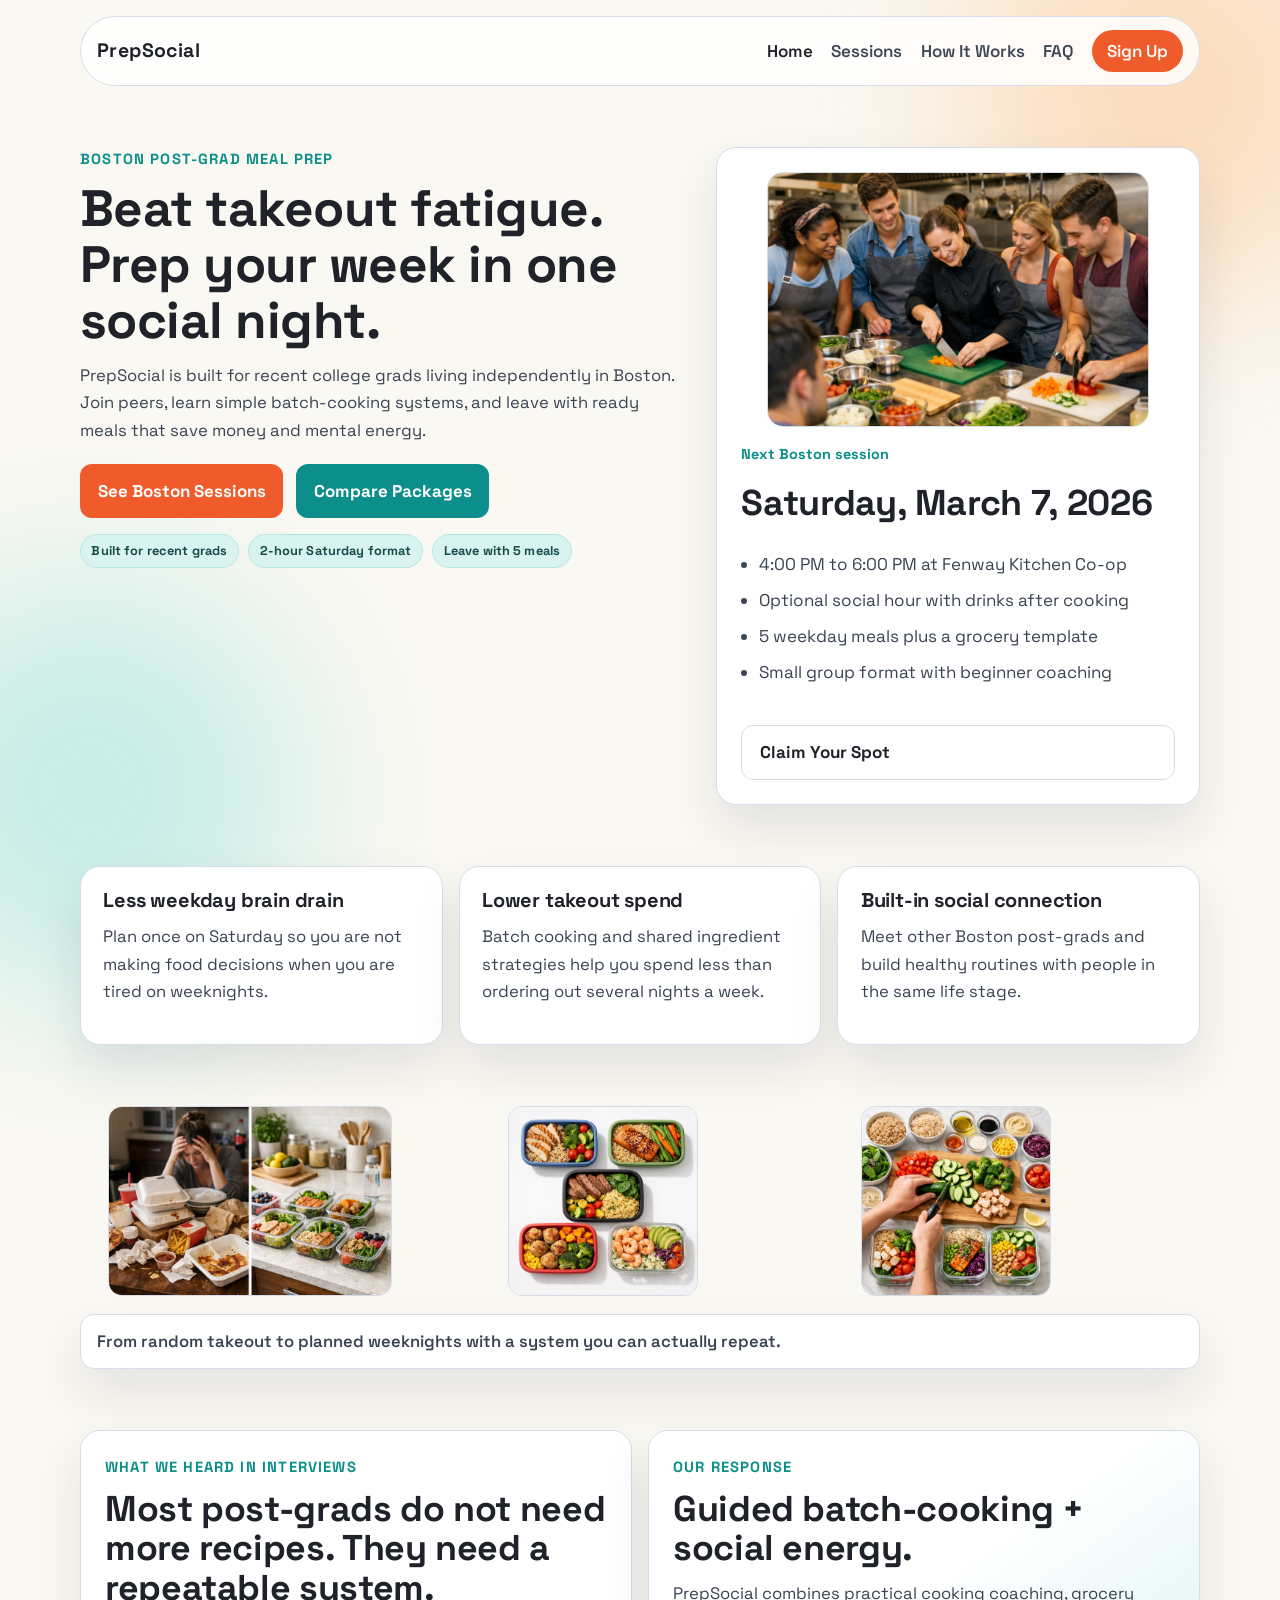
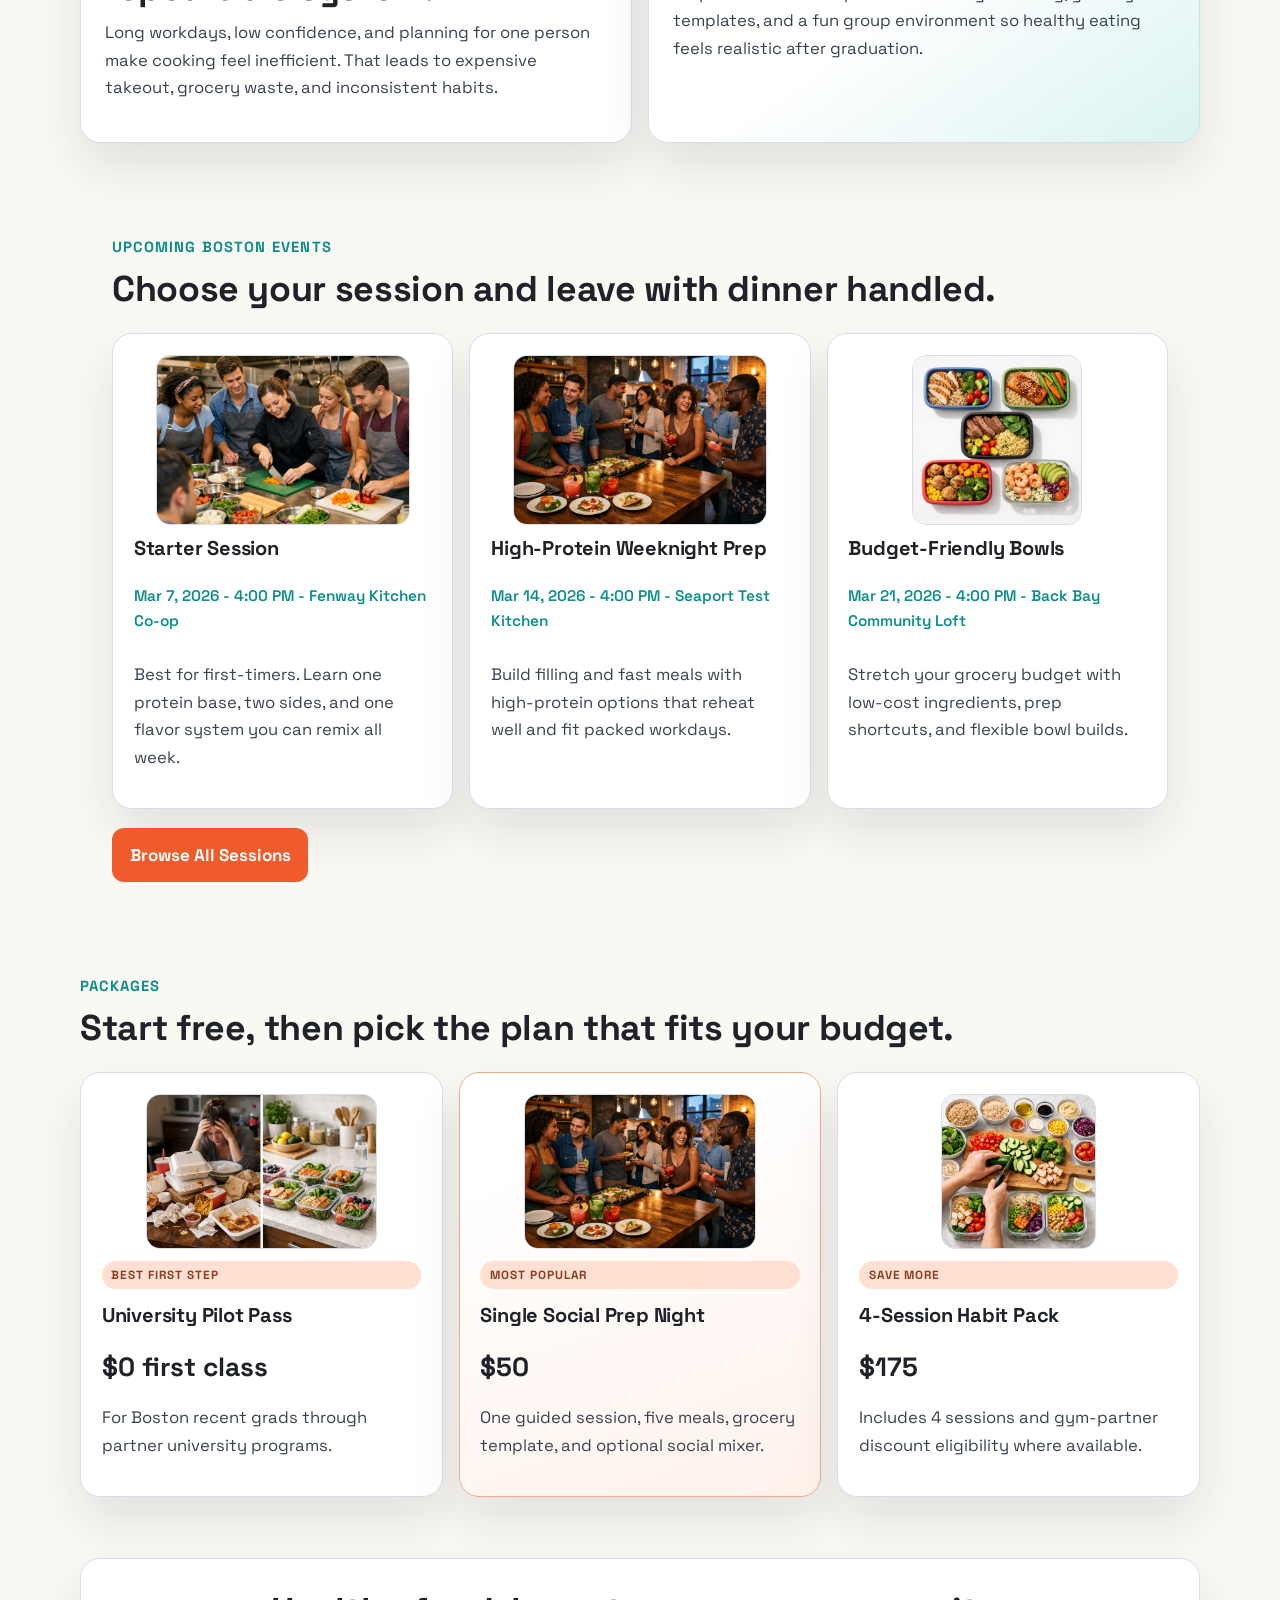
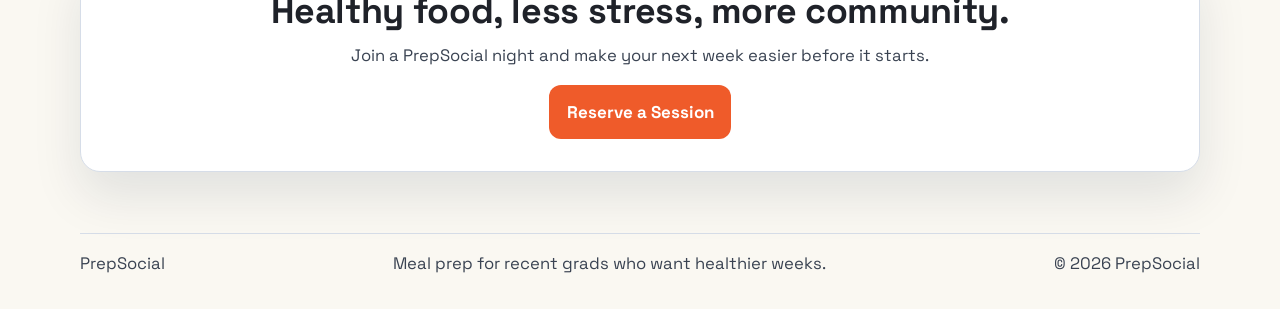
==== commit d331d93e: "updated price" ====
--- a/index.html
+++ b/index.html
@@ -156,14 +156,14 @@
           <img class="package-image" src="images/6.png" alt="Social meal prep event with drinks and conversation" width="1536" height="1024" loading="lazy" decoding="async">
           <p class="package-tag">Most popular</p>
           <h3>Single Social Prep Night</h3>
-          <p class="price">$39</p>
+          <p class="price">$50</p>
           <p>One guided session, five meals, grocery template, and optional social mixer.</p>
         </article>
         <article class="package-card">
           <img class="package-image" src="images/7.png" alt="Batch cooking ingredients being prepared during a class" width="1024" height="1024" loading="lazy" decoding="async">
           <p class="package-tag">Save more</p>
           <h3>4-Session Habit Pack</h3>
-          <p class="price">$129</p>
+          <p class="price">$175</p>
           <p>Includes 4 sessions and gym-partner discount eligibility where available.</p>
         </article>
       </div>
